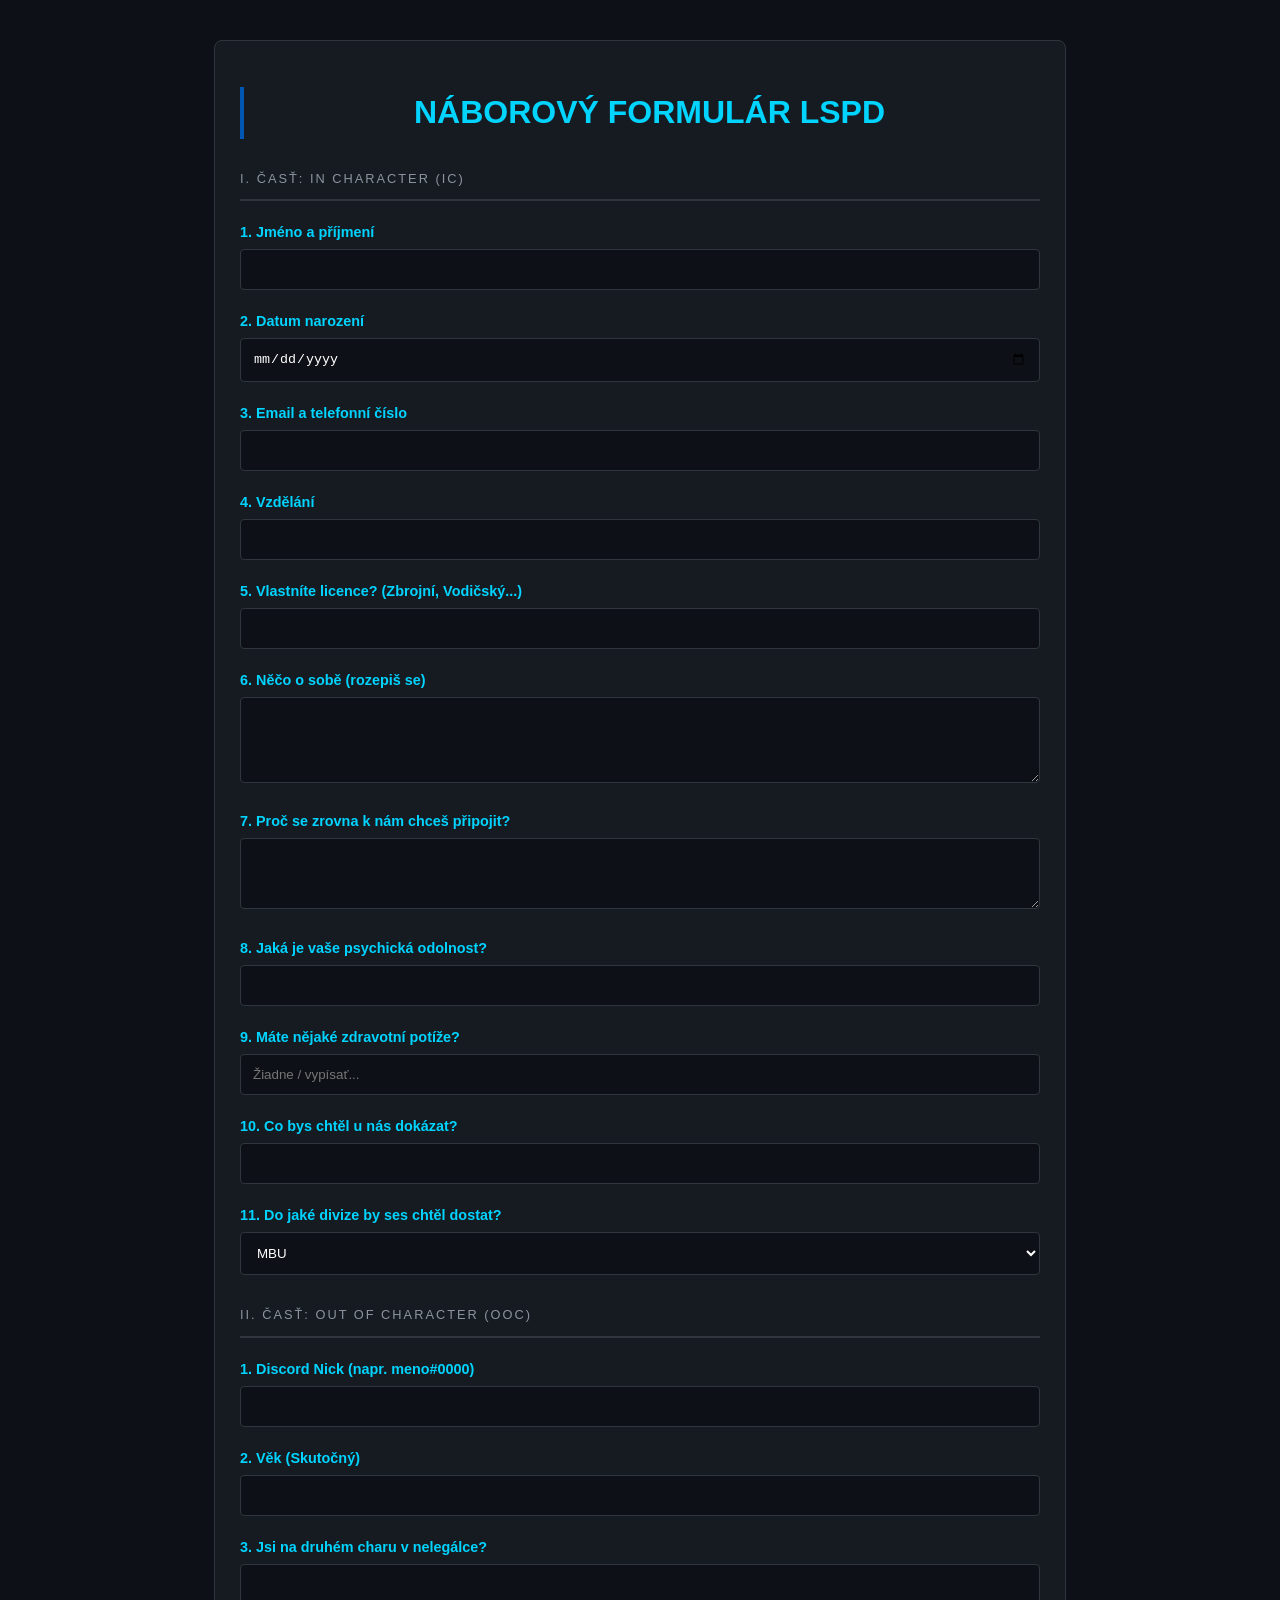
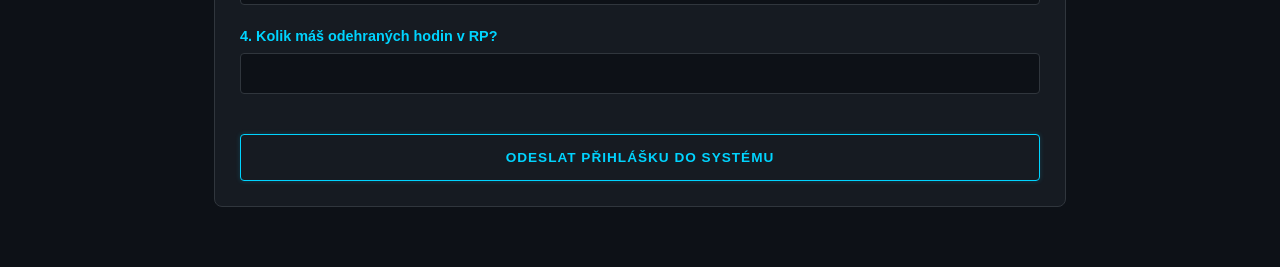
==== formular.html @ 6484c7ad "Add files via upload" ====
<!DOCTYPE html>
<html lang="sk">
<head>
    <meta charset="UTF-8">
    <meta name="viewport" content="width=device-width, initial-scale=1.0">
    <title>LSPD | Oficiálna Prihláška</title>
    <link rel="stylesheet" href="style.css">
    <style>
        .form-group { margin-bottom: 20px; text-align: left; }
        label { display: block; color: #00d4ff; margin-bottom: 5px; font-weight: bold; font-size: 0.9rem; }
        input, textarea, select { 
            width: 100%; padding: 12px; background: #0d1117; border: 1px solid #30363d; 
            color: white; border-radius: 4px; box-sizing: border-box;
        }
        .section-divider { 
            border-bottom: 2px solid #30363d; margin: 30px 0 20px 0; padding-bottom: 10px;
            color: #8b949e; text-transform: uppercase; letter-spacing: 2px; font-size: 0.8rem;
        }
    </style>
</head>
<body style="background: #0d1117; display: flex; justify-content: center; padding: 40px 20px;">

    <div class="card" style="max-width: 800px; width: 100%;">
        <h1 class="section-title" style="color: #00d4ff; text-align: center;">NÁBOROVÝ FORMULÁR LSPD</h1>
        
        <form id="lspd-form">
            <div class="section-divider">I. Časť: In Character (IC)</div>
            <div class="form-group">
                <label>1. Jméno a příjmení</label>
                <input type="text" id="ic_name" required>
            </div>
            <div class="form-group">
                <label>2. Datum narození</label>
                <input type="date" id="ic_dob" required>
            </div>
            <div class="form-group">
                <label>3. Email a telefonní číslo</label>
                <input type="text" id="ic_contact" required>
            </div>
            <div class="form-group">
                <label>4. Vzdělání</label>
                <input type="text" id="ic_edu" required>
            </div>
            <div class="form-group">
                <label>5. Vlastníte licence? (Zbrojní, Vodičský...)</label>
                <input type="text" id="ic_lic" required>
            </div>
            <div class="form-group">
                <label>6. Něčo o sobě (rozepiš se)</label>
                <textarea id="ic_about" rows="4" required></textarea>
            </div>
            <div class="form-group">
                <label>7. Proč se zrovna k nám chceš připojit?</label>
                <textarea id="ic_why" rows="3" required></textarea>
            </div>
            <div class="form-group">
                <label>8. Jaká je vaše psychická odolnost?</label>
                <input type="text" id="ic_mental" required>
            </div>
            <div class="form-group">
                <label>9. Máte nějaké zdravotní potíže?</label>
                <input type="text" id="ic_health" placeholder="Žiadne / vypísať...">
            </div>
            <div class="form-group">
                <label>10. Co bys chtěl u nás dokázat?</label>
                <input type="text" id="ic_goal" required>
            </div>
            <div class="form-group">
                <label>11. Do jaké divize by ses chtěl dostat?</label>
                <select id="ic_div">
                    <option value="MBU">MBU</option>
                    <option value="S.W.A.T.">S.W.A.T.</option>
                    <option value="HSU">HSU</option>
                    <option value="GND">GND</option>
                    <option value="Detective Bureau">Detective Bureau</option>
                    <option value="FTO">FTO</option>
                </select>
            </div>

            <div class="section-divider">II. Časť: Out of Character (OOC)</div>
            <div class="form-group">
                <label>1. Discord Nick (napr. meno#0000)</label>
                <input type="text" id="ooc_discord" required>
            </div>
            <div class="form-group">
                <label>2. Věk (Skutočný)</label>
                <input type="number" id="ooc_age" required>
            </div>
            <div class="form-group">
                <label>3. Jsi na druhém charu v nelegálce?</label>
                <input type="text" id="ooc_illegal" required>
            </div>
            <div class="form-group">
                <label>4. Kolik máš odehraných hodin v RP?</label>
                <input type="text" id="ooc_hours" required>
            </div>

            <button type="submit" class="btn-terminal" style="width: 100%; padding: 15px; margin-top: 20px;">
                ODESLAT PŘIHLÁŠKU DO SYSTÉMU
            </button>
        </form>
    </div>

<script>
    document.getElementById('lspd-form').addEventListener('submit', function(e) {
        e.preventDefault();

        // 1. SEM VLOŽ SVOJU DISCORD WEBHOOK URL
        const webhookURL = "https://discord.com/api/webhooks/1477314000567144598/x4GWHa1Dc-zcTsJYCF1iPWOfHoah2EvH9p73isyaZXIwPbAbvGZrNMxQOnkBXIQXc2yy";

        // 2. Zhromaždenie všetkých údajov z formulára
        const data = {
            meno: document.getElementById('ic_name').value,
            narodenie: document.getElementById('ic_dob').value,
            kontakt: document.getElementById('ic_contact').value,
            vzdelanie: document.getElementById('ic_edu').value,
            licencie: document.getElementById('ic_lic').value,
            o_sebe: document.getElementById('ic_about').value,
            motivacia: document.getElementById('ic_why').value,
            psychika: document.getElementById('ic_mental').value,
            zdravie: document.getElementById('ic_health').value,
            ciele: document.getElementById('ic_goal').value,
            divizia: document.getElementById('ic_div').value,
            discord: document.getElementById('ooc_discord').value,
            vek: document.getElementById('ooc_age').value,
            nelegalka: document.getElementById('ooc_illegal').value,
            hodiny: document.getElementById('ooc_hours').value
        };

        // 3. Príprava správy pre Discord (Embed)
        const payload = {
            username: "LSPD Systém | Nová Prihláška",
            avatar_url: "https://i.imgur.com/39pL9D2.png", // Môžeš zmeniť za vlastné logo
            embeds: [{
                title: "📄 NOVÁ ŽIADOSŤ O VSTUP DO LSPD",
                color: 2123412, // Tmavomodrá farba
                fields: [
                    { name: "🟦 I. ČASŤ: IN CHARACTER (IC)", value: "--------------------------------------------------", inline: false },
                    { name: "Meno a Priezvisko", value: data.meno, inline: true },
                    { name: "Dátum narodenia", value: data.narodenie, inline: true },
                    { name: "Kontakt", value: data.kontakt, inline: true },
                    { name: "Vzdelanie", value: data.vzdelanie, inline: false },
                    { name: "Licencie", value: data.licencie, inline: false },
                    { name: "Něčo o sobě", value: data.o_sebe, inline: false },
                    { name: "Prečo práve k nám?", value: data.motivacia, inline: false },
                    { name: "Psychická odolnosť", value: data.psychika, inline: true },
                    { name: "Zdravotné problémy", value: data.zdravie || "Žiadne", inline: true },
                    { name: "Ciele v zbore", value: data.ciele, inline: false },
                    { name: "Preferovaná divízia", value: `**${data.divizia}**`, inline: false },
                    
                    { name: "🟧 II. ČASŤ: OUT OF CHARACTER (OOC)", value: "--------------------------------------------------", inline: false },
                    { name: "Discord Nick", value: data.discord, inline: true },
                    { name: "Reálny Vek", value: data.vek, inline: true },
                    { name: "Odehrané hodiny", value: data.hodiny, inline: true },
                    { name: "Pôsobenie v nelegálke", value: data.nelegalka, inline: false }
                ],
                footer: { text: "Odoslané z LSPD Web Portálu • " + new Date().toLocaleString() }
            }]
        };

        // 4. Odoslanie cez Fetch API
        fetch(webhookURL, {
            method: 'POST',
            headers: { 'Content-Type': 'application/json' },
            body: JSON.stringify(payload)
        })
        .then(() => {
            alert('Vaša prihláška bola úspešne doručená vedeniu LSPD!');
            window.location.href = "nábory.html";
        })
        .catch(err => {
            console.error(err);
            alert('Chyba pri odosielaní. Skontrolujte pripojenie.');
        });
    });
</script>

<script>
    // 1. Efekt pri načítaní stránky (Fade In)
    window.addEventListener('DOMContentLoaded', () => {
        document.body.classList.add('fade-in');
    });

    // 2. Efekt pri odchode zo stránky (Fade Out)
    // Zachytí všetky kliknutia na odkazy
    document.querySelectorAll('a, button').forEach(element => {
        element.addEventListener('click', function(e) {
            // Zistíme, kam odkaz smeruje (buď cez href alebo onclick)
            let destination = this.href || (this.getAttribute('onclick') ? this.getAttribute('onclick').match(/'([^']+)'/)[1] : null);
            
            if (destination && !destination.startsWith('#')) {
                e.preventDefault(); // Zastavíme okamžitý skok
                document.body.style.opacity = '0'; // Stránka stmavne
                
                setTimeout(() => {
                    window.location.href = destination; // Presmerujeme po animácii
                }, 500); // Čas musí sedieť s transition v CSS (0.5s)
            }
        });
    });
</script>
<script>
    window.addEventListener('load', function() {
        const loader = document.getElementById('loader');
        // Pridáme mierne oneskorenie (napr. 800ms), aby si užívateľ efekt všimol
        setTimeout(() => {
            loader.classList.add('hidden');
        }, 800);
    });
</script>
</body>
<div id="loader">
    <div class="terminal-loader">
        <div class="spinner"></div>
        <p>AUTENTIFIKÁCIA SYSTÉMU...</p>
        <span class="status">PRIPÁJANIE K DATABÁZE LSPD...</span>
    </div>
</div>
</html>
---- style.css ----
:root {
    --primary-blue: #0056b3;
    --dark-bg: #0a0b10;
    --card-bg: #161b22;
    --accent-cyan: #00d4ff;
    --text-main: #e6edf3;
}

body {
    background-color: var(--dark-bg);
    color: var(--text-main);
    font-family: 'Segoe UI', sans-serif;
    margin: 0;
    line-height: 1.6;
}

/* Navigácia */
nav {
    background: rgba(13, 17, 23, 0.95);
    border-bottom: 2px solid var(--primary-blue);
    padding: 1rem;
    position: sticky;
    top: 0;
    z-index: 1000;
}

.nav-container {
    max-width: 1100px;
    margin: 0 auto;
    display: flex;
    align-items: center;
}

nav a {
    color: var(--text-main);
    text-decoration: none;
    margin-right: 20px;
    font-weight: 600;
    text-transform: uppercase;
}

nav a.active { color: var(--accent-cyan); }

.auth-box { margin-left: auto; }

/* Hero */
.hero-banner {
    background: linear-gradient(rgba(0, 45, 90, 0.8), var(--dark-bg));
    padding: 60px 20px;
    text-align: center;
}

.glow-text {
    font-size: 2.5rem;
    color: #fff;
    text-shadow: 0 0 15px var(--accent-cyan);
}

/* Karty */
.container { max-width: 1100px; margin: 20px auto; padding: 20px; }
.card { background: var(--card-bg); border: 1px solid #30363d; padding: 25px; border-radius: 8px; margin-bottom: 20px; }

.section-title {
    color: var(--accent-cyan);
    border-left: 4px solid var(--primary-blue);
    padding-left: 15px;
    text-transform: uppercase;
    margin-bottom: 20px;
}

/* Leadership List - Zoradenie pod sebou */
.leadership-list {
    display: flex;
    flex-direction: column;
    gap: 10px;
}

.leader-row {
    display: flex;
    align-items: center;
    padding: 15px;
    background: rgba(0,0,0,0.2);
    border-left: 4px solid #555;
    border-radius: 4px;
}

.chief { border-color: #ffd700; color: #ffd700; }
.asst-chief { border-color: #007bff; color: #007bff; }
.deputy-chief { border-color: #a0522d; color: #a0522d; }
.commander { border-color: #28a745; color: #28a745; }

.rank-name { font-weight: bold; width: 180px; }
.stars { margin: 0 20px; }
.officer-name { color: #fff; font-style: italic; opacity: 0.6; }

/* Divízie */
.division-grid {
    display: grid;
    grid-template-columns: repeat(auto-fill, minmax(250px, 1fr));
    gap: 15px;
    margin-bottom: 40px;
}

.division-card {
    background: #11141d;
    padding: 15px;
    border-left: 3px solid var(--primary-blue);
}

/* Nábory sekcia dole */
.career-section {
    border-top: 3px solid var(--accent-cyan);
    text-align: center;
}

.btn-main {
    background: var(--primary-blue);
    color: white;
    border: none;
    padding: 12px 25px;
    font-weight: bold;
    cursor: pointer;
    border-radius: 4px;
}

/* Auth Modal */
.auth-overlay {
    position: fixed; top: 0; left: 0; width: 100%; height: 100%;
    background: rgba(0,0,0,0.9); display: flex; align-items: center; justify-content: center; z-index: 2000;
}
.auth-card { background: var(--card-bg); padding: 30px; border-radius: 8px; width: 300px; text-align: center; }
.auth-card input { width: 100%; padding: 10px; margin: 10px 0; background: #000; border: 1px solid #333; color: #fff; }
.btn-close { background: none; border: none; color: #888; cursor: pointer; margin-top: 10px; }

.btn-terminal {
    background: transparent;
    color: var(--accent-cyan);
    border: 1px solid var(--accent-cyan);
    padding: 8px 20px;
    font-weight: bold;
    font-size: 0.85rem;
    text-transform: uppercase;
    letter-spacing: 1px;
    cursor: pointer;
    border-radius: 4px; /* Jemne zaoblené rohy */
    transition: all 0.3s ease;
    box-shadow: 0 0 5px rgba(0, 212, 255, 0.2);
}

.btn-terminal:hover {
    background: var(--accent-cyan);
    color: #000;
    box-shadow: 0 0 15px var(--accent-cyan);
    transform: translateY(-2px); /* Jemný skok hore pri prejdení myšou */
}

/* Štýl pre ODHLÁSIŤ (keďže je to nebezpečná akcia, dáme mu červenú) */
.btn-logout {
    background: transparent;
    color: #ff4444;
    border: 1px solid #ff4444;
    padding: 8px 20px;
    font-weight: bold;
    cursor: pointer;
    border-radius: 4px;
    transition: all 0.3s ease;
}

.btn-logout:hover {
    background: #ff4444;
    color: white;
    box-shadow: 0 0 10px #ff4444;
}

.division-card, .leader-row {
    transition: transform 0.3s ease, box-shadow 0.3s ease, border-color 0.3s ease;
    cursor: pointer;
    position: relative;
    overflow: hidden;
}

.division-card:hover, .leader-row:hover {
    transform: scale(1.02) translateX(5px);
    box-shadow: 0 0 20px rgba(0, 212, 255, 0.2);
    border-left-width: 8px; /* Zvýraznenie bočnej lišty */
}

/* Efekt prechádzajúceho svetla (Scanline) */
.division-card::after {
    content: "";
    position: absolute;
    top: -50%;
    left: -60%;
    width: 20%;
    height: 200%;
    background: rgba(255, 255, 255, 0.1);
    transform: rotate(30deg);
    transition: all 0.5s;
}

.division-card:hover::after {
    left: 120%;
}

.recruit-special {
    font-size: 1.1rem;
    padding: 15px 40px;
    border: 2px solid var(--accent-cyan);
    background: rgba(0, 212, 255, 0.05);
    position: relative;
    overflow: hidden;
}

/* Častice pre náborový výbuch */
.recruit-particle {
    position: fixed;
    pointer-events: none;
    background: #fff; /* Biele záblesky */
    box-shadow: 0 0 10px var(--accent-cyan);
    border-radius: 2px;
    z-index: 10000;
}

@keyframes button-shake {
    0% { transform: translate(0,0); }
    25% { transform: translate(-4px, 2px); }
    50% { transform: translate(4px, -2px); }
    75% { transform: translate(-4px, -2px); }
    100% { transform: translate(0,0); }
}

.insane-shake { animation: button-shake 0.15s infinite; }

/* Vylepšený Navbar */
nav {
    background: #0d1117; /* Čistá tmavá bez priehľadnosti pre stabilitu */
    border-bottom: 2px solid #0056b3;
    padding: 0.7rem 2rem;
}

.nav-container a {
    color: #8b949e; /* Jemná sivá pre neaktívne */
    text-decoration: none;
    font-size: 0.9rem;
    font-weight: 500;
    letter-spacing: 0.5px;
    margin-right: 30px;
    transition: all 0.2s ease;
}

.nav-container a:hover {
    color: #fff;
}

.nav-container a.active {
    color: #58a6ff;
    border-bottom: 2px solid #58a6ff;
    padding-bottom: 5px;
}

/* Aktívny odkaz s neónovým efektom */
.nav-container a.active {
    color: var(--accent-cyan);
    text-shadow: 0 0 10px var(--accent-cyan);
}

.nav-container a.active::after {
    content: '';
    position: absolute;
    bottom: 0;
    left: 15%;
    width: 70%;
    height: 2px;
    background: var(--accent-cyan);
    box-shadow: 0 0 15px var(--accent-cyan);
}

.btn-main-blue {
    background: linear-gradient(135deg, #0056b3, #003d80);
    color: #fff;
    border: none;
    padding: 12px 30px;
    border-radius: 4px;
    font-weight: bold;
    font-size: 1rem;
    cursor: pointer;
    transition: 0.3s;
    text-transform: uppercase;
    letter-spacing: 1px;
}

.btn-main-blue:hover {
    background: linear-gradient(135deg, #007bff, #0056b3);
    box-shadow: 0 0 15px rgba(0, 123, 255, 0.4);
    transform: translateY(-2px);
}

/* Vycentrovanie obsahu */
.container-center {
    max-width: 800px;
    margin: 80px auto;
    text-align: center;
}

.section-title-center {
    color: #00d4ff;
    font-size: 2rem;
    text-transform: uppercase;
    margin-bottom: 30px;
    letter-spacing: 2px;
}

.card-recruit {
    background: #161b22;
    padding: 50px;
    border-radius: 8px;
    border: 1px solid #30363d;
    box-shadow: 0 10px 30px rgba(0,0,0,0.5);
}

/* TLAČIDLO AKO NA INDEXE (Tmavomodrý LSPD štýl) */
.btn-index-style {
    background: #004a99; /* Tvoja modrá z obrázka */
    color: white;
    border: none;
    padding: 12px 30px;
    border-radius: 5px;
    font-weight: bold;
    font-size: 0.95rem;
    cursor: pointer;
    transition: background 0.3s, transform 0.2s;
    text-transform: uppercase;
    margin-top: 20px;
}

.btn-index-style:hover {
    background: #005bc4;
    transform: translateY(-2px);
}

/* Odstránenie starých nepotrebných prvkov */
.left-sidebar, .info-column {
    display: none;
}

/* MODRÉ TLAČIDLO AKO NA HLAVNEJ STRÁNKE */
.btn-main-blue {
    background: #004a99; /* Tvoja tmavomodrá */
    color: #ffffff;
    border: none;
    padding: 15px 35px;
    font-size: 1rem;
    font-weight: bold;
    text-transform: uppercase;
    border-radius: 4px;
    cursor: pointer;
    transition: all 0.3s ease;
    letter-spacing: 1px;
}

.btn-main-blue:hover {
    background: #005bc4;
    box-shadow: 0 0 15px rgba(0, 91, 196, 0.4);
    transform: translateY(-2px);
}

/* Vycentrovanie sekcie */
.container {
    max-width: 1200px;
    margin: 0 auto;
    padding: 20px;
}

.accent-text {
    color: #00d4ff;
}

#loader {
    position: fixed;
    top: 0;
    left: 0;
    width: 100%;
    height: 100%;
    background: #0d1117; /* Rovnaká tmavá ako tvoj web */
    display: flex;
    justify-content: center;
    align-items: center;
    z-index: 9999;
    transition: opacity 0.5s ease, visibility 0.5s;
    flex-direction: column;
    color: #00d4ff;
    font-family: 'Courier New', Courier, monospace;
}

.spinner {
    width: 50px;
    height: 50px;
    border: 3px solid rgba(0, 212, 255, 0.1);
    border-top: 3px solid #00d4ff;
    border-radius: 50%;
    animation: spin 1s linear infinite;
    margin-bottom: 20px;
}

.terminal-loader {
    text-align: center;
    letter-spacing: 2px;
}

.status {
    font-size: 0.7rem;
    color: #8b949e;
    display: block;
    margin-top: 10px;
}

@keyframes spin {
    0% { transform: rotate(0deg); }
    100% { transform: rotate(360deg); }
}

/* Skrytie loadera */
#loader.hidden {
    opacity: 0;
    visibility: hidden;
}
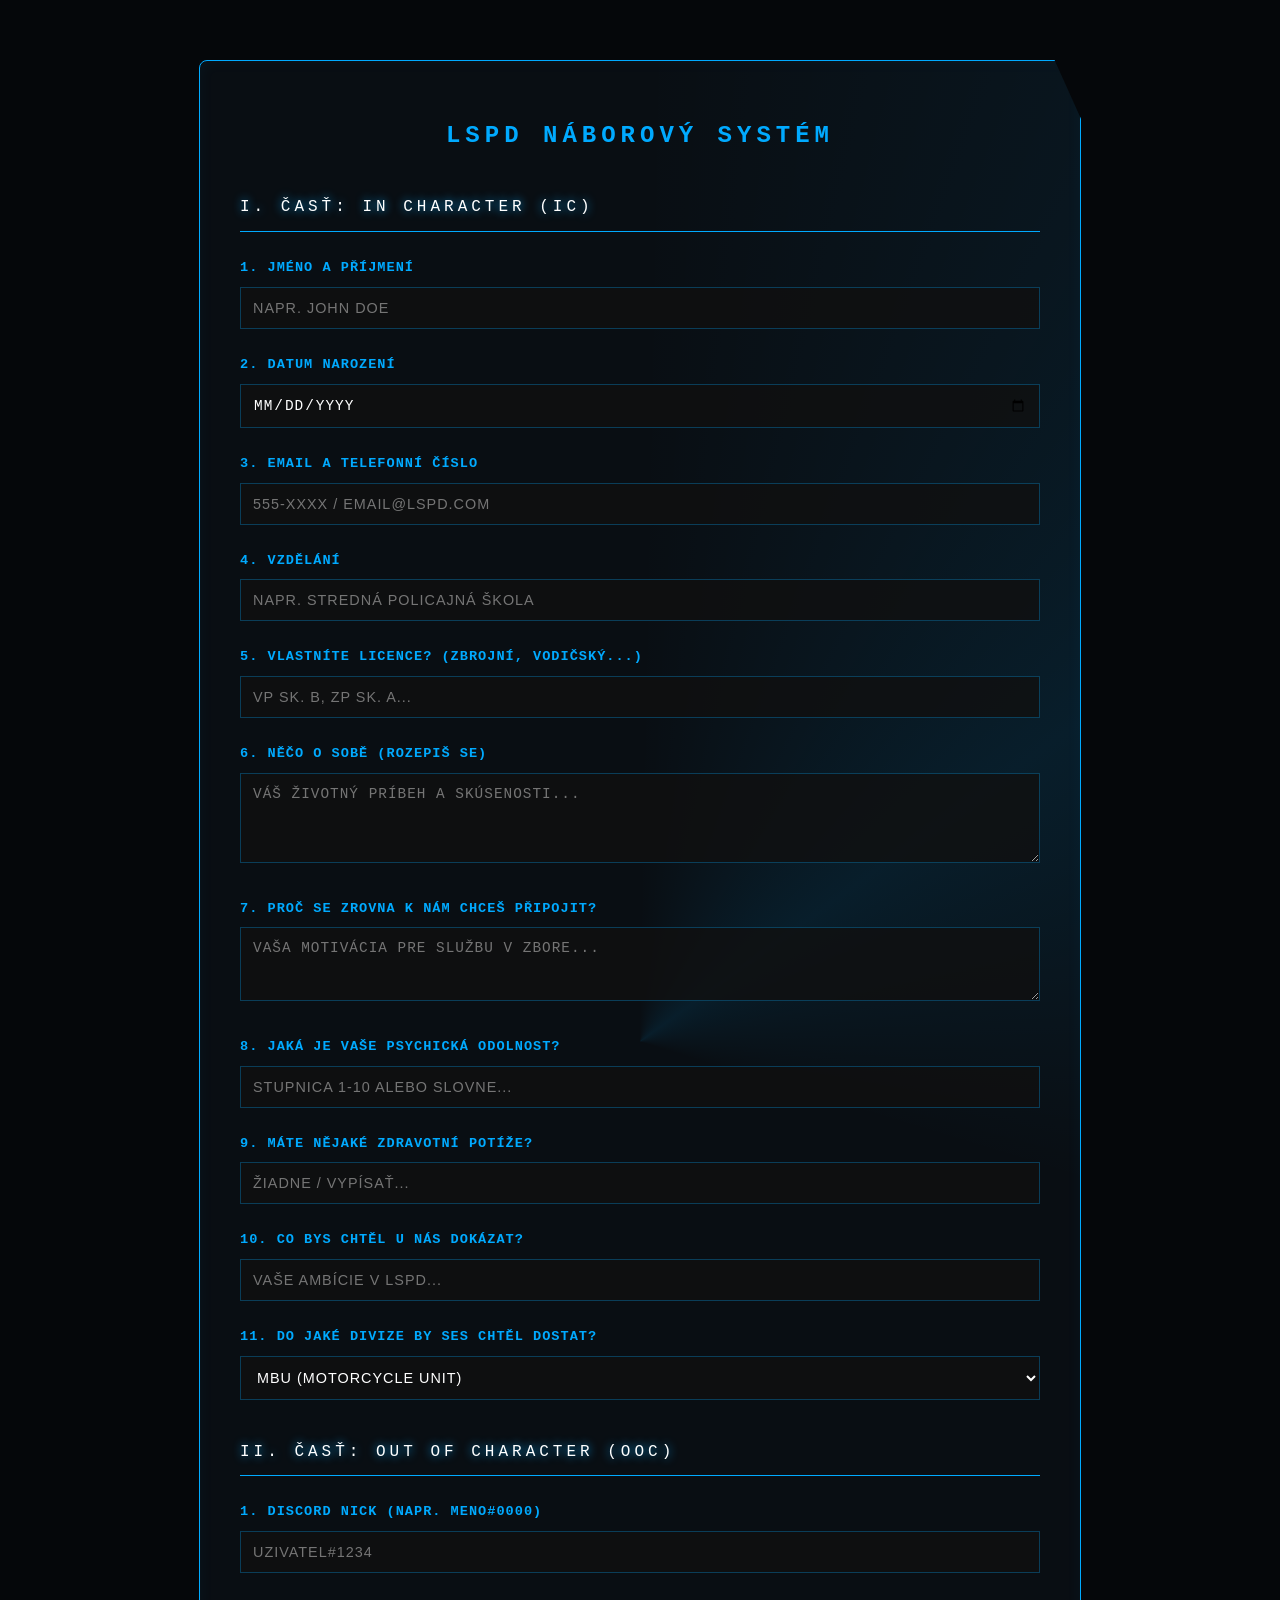
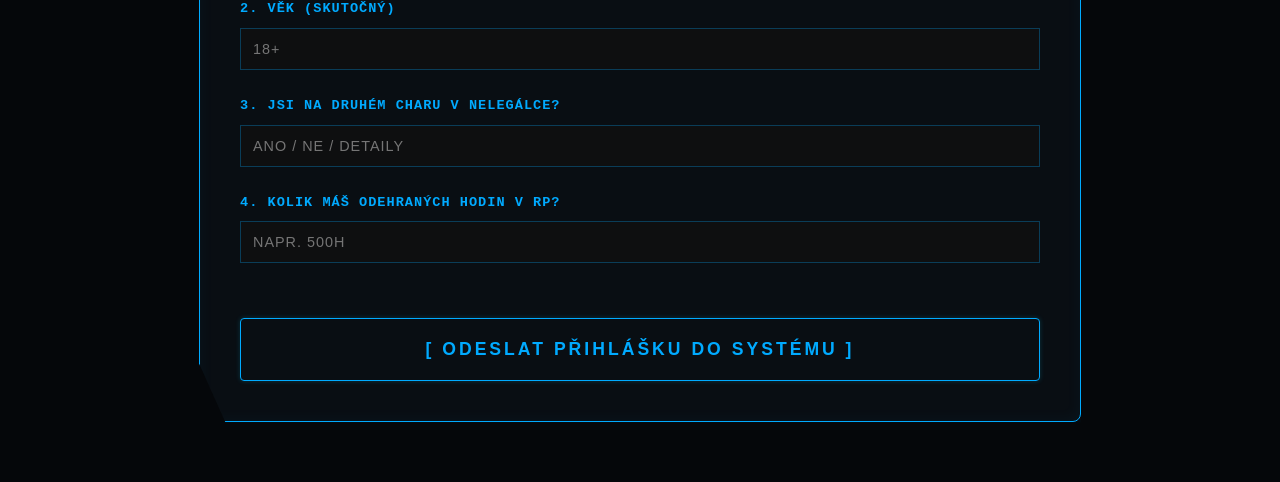
==== commit 3a1f0bc5: "Add files via upload" ====
--- a/formular.html
+++ b/formular.html
@@ -1,33 +1,193 @@
 <!DOCTYPE html>
-<html lang="sk">
-<head>
+<html lang="sk" style="background-color: #05070a;"> <head>
     <meta charset="UTF-8">
     <meta name="viewport" content="width=device-width, initial-scale=1.0">
     <title>LSPD | Oficiálna Prihláška</title>
     <link rel="stylesheet" href="style.css">
     <style>
-        .form-group { margin-bottom: 20px; text-align: left; }
-        label { display: block; color: #00d4ff; margin-bottom: 5px; font-weight: bold; font-size: 0.9rem; }
-        input, textarea, select { 
-            width: 100%; padding: 12px; background: #0d1117; border: 1px solid #30363d; 
-            color: white; border-radius: 4px; box-sizing: border-box;
-        }
-        .section-divider { 
-            border-bottom: 2px solid #30363d; margin: 30px 0 20px 0; padding-bottom: 10px;
-            color: #8b949e; text-transform: uppercase; letter-spacing: 2px; font-size: 0.8rem;
+        /* --- OPRAVA BIELEHO PREBLIKNUTIA --- */
+        html, body {
+            background: #05070a !important;
+            color: #fff;
+            margin: 0;
+            padding: 0;
+        }
+
+        /* --- NOVÉ EFEKTY PRE FORMULÁR --- */
+        body {
+            font-family: 'Courier New', Courier, monospace;
+            overflow-x: hidden;
+            background-image: 
+                linear-gradient(rgba(0, 170, 255, 0.05) 1px, transparent 1px),
+                linear-gradient(90deg, rgba(0, 170, 255, 0.05) 1px, transparent 1px);
+            background-size: 40px 40px;
+        }
+
+        body::after {
+            content: "";
+            position: fixed;
+            top: 0; left: 0; width: 100%; height: 100%;
+            background: url('https://upload.wikimedia.org/wikipedia/commons/7/76/1k_Noise_Texture.png');
+            opacity: 0.03;
+            pointer-events: none;
+            z-index: 9999;
+        }
+
+        .card {
+            background: rgba(10, 15, 20, 0.95) !important;
+            border: 1px solid #00aaff !important;
+            box-shadow: 0 0 30px rgba(0, 170, 255, 0.1), inset 0 0 15px rgba(0, 170, 255, 0.05);
+            position: relative;
+            overflow: hidden;
+            padding: 40px;
+            clip-path: polygon(0 0, 97% 0, 100% 3%, 100% 100%, 3% 100%, 0 97%);
+            margin-top: 20px;
+        }
+
+        .card::before {
+            content: "";
+            position: absolute;
+            top: -50%; left: -50%; width: 200%; height: 200%;
+            background: conic-gradient(from 0deg, transparent, rgba(0, 170, 255, 0.1), transparent 30%);
+            animation: radar-rotate 10s linear infinite;
+            pointer-events: none;
+            z-index: 0;
+        }
+
+        @keyframes radar-rotate {
+            100% { transform: rotate(360deg); }
+        }
+
+        /* --- STYLING INPUTOV PODĽA SCREENSHOTU --- */
+        input, textarea, select {
+            width: 100%;
+            padding: 12px;
+            background: rgba(15, 15, 15, 0.8) !important;
+            border: 1px solid rgba(0, 170, 255, 0.3) !important;
+            color: #fff !important;
+            transition: all 0.3s ease;
+            position: relative;
+            z-index: 1;
+            box-sizing: border-box;
+            text-transform: uppercase;
+            font-size: 0.9rem;
+            letter-spacing: 1px;
+        }
+
+        input:focus, textarea:focus, select:focus {
+            background: rgba(0, 170, 255, 0.05) !important;
+            border-color: #00aaff !important;
+            box-shadow: 0 0 15px rgba(0, 170, 255, 0.4);
+            outline: none;
+        }
+
+        select option {
+            background: #0a0f14;
+            color: #fff;
+        }
+
+        /* --- LOADER STYLING --- */
+        #loader {
+            position: fixed;
+            top: 0; left: 0; width: 100%; height: 100%;
+            background: #05070a;
+            display: flex;
+            justify-content: center;
+            align-items: center;
+            z-index: 10001;
+            transition: opacity 0.5s;
+        }
+        #loader.hidden { opacity: 0; pointer-events: none; }
+
+        .terminal-loader {
+            text-align: center;
+            color: #00aaff;
+            font-family: monospace;
+        }
+        .spinner {
+            width: 40px; height: 40px;
+            border: 3px solid rgba(0, 170, 255, 0.1);
+            border-top: 3px solid #00aaff;
+            border-radius: 50%;
+            animation: spin 1s linear infinite;
+            margin: 0 auto 20px;
+        }
+        @keyframes spin { 100% { transform: rotate(360deg); } }
+
+        .btn-terminal {
+            background: transparent !important;
+            border: 1px solid #00aaff !important;
+            color: #00aaff !important;
+            cursor: pointer;
+            font-weight: bold;
+            letter-spacing: 3px;
+            transition: all 0.2s;
+            position: relative;
+            z-index: 2;
+            text-transform: uppercase;
+        }
+        .btn-terminal:hover {
+            background: #00aaff !important;
+            color: #000 !important;
+            box-shadow: 0 0 40px #00aaff;
+            transform: skew(-2deg);
+        }
+        .form-group { margin-bottom: 25px; text-align: left; position: relative; z-index: 1; }
+        label { display: block; color: #00aaff; margin-bottom: 8px; font-weight: bold; font-size: 0.85rem; letter-spacing: 1px; text-transform: uppercase; }
+        .section-divider { border-bottom: 1px solid #00aaff; margin: 40px 0 25px 0; padding-bottom: 10px; color: #fff; text-transform: uppercase; letter-spacing: 4px; font-size: 1rem; text-shadow: 0 0 10px #00aaff; }
+        
+        #success-overlay {
+            position: fixed;
+            top: 0; left: 0; width: 100%; height: 100%;
+            background: #000;
+            z-index: 10000;
+            display: none;
+            flex-direction: column;
+            align-items: center;
+            justify-content: center;
+            color: #00aaff;
+            font-family: monospace;
+        }
+        .progress-bar-fill { height: 100%; background: #00aaff; width: 0%; transition: width 2s ease-in-out; box-shadow: 0 0 15px #00aaff; }
+        .blink { animation: blinker 1s linear infinite; }
+        @keyframes blinker { 50% { opacity: 0; } }
+        @keyframes shake {
+            0%, 100% { transform: translate(0,0); }
+            20% { transform: translate(-2px, 2px); }
+            40% { transform: translate(2px, -2px); }
         }
     </style>
 </head>
-<body style="background: #0d1117; display: flex; justify-content: center; padding: 40px 20px;">
+<body style="display: flex; justify-content: center; padding: 40px 20px;">
+
+    <div id="loader">
+        <div class="terminal-loader">
+            <div class="spinner"></div>
+            <p>AUTENTIFIKÁCIA SYSTÉMU...</p>
+            <span class="status" style="font-size: 0.7rem; opacity: 0.6;">PRIPÁJANIE K DATABÁZE LSPD...</span>
+        </div>
+    </div>
+
+    <div id="success-overlay">
+        <div class="terminal-text" style="width: 80%; max-width: 600px; border-left: 2px solid #00aaff; padding-left: 20px;">
+            <p>> INICIALIZUJEM ŠIFROVANÉ SPOJENIE...</p>
+            <p>> KOMPRIMUJEM DÁTA PRIHLÁŠKY...</p>
+            <p id="upload-status">> ODOVZDÁVAM NA SERVER LSPD [HQ-LOS-SANTOS]...</p>
+            <div style="width: 100%; height: 4px; background: rgba(0, 170, 255, 0.1); margin-top: 20px;">
+                <div class="progress-bar-fill" id="pbar"></div>
+            </div>
+            <h2 style="margin-top: 30px; letter-spacing: 5px;" class="blink">PRÍSTUP SCHVÁLENÝ / ODOSLANÉ</h2>
+        </div>
+    </div>
 
     <div class="card" style="max-width: 800px; width: 100%;">
-        <h1 class="section-title" style="color: #00d4ff; text-align: center;">NÁBOROVÝ FORMULÁR LSPD</h1>
+        <h1 style="color: #00aaff; text-align: center; letter-spacing: 5px; position: relative; z-index: 1; font-size: 1.5rem;">LSPD NÁBOROVÝ SYSTÉM</h1>
         
         <form id="lspd-form">
             <div class="section-divider">I. Časť: In Character (IC)</div>
             <div class="form-group">
                 <label>1. Jméno a příjmení</label>
-                <input type="text" id="ic_name" required>
+                <input type="text" id="ic_name" required placeholder="napr. John Doe">
             </div>
             <div class="form-group">
                 <label>2. Datum narození</label>
@@ -35,27 +195,27 @@
             </div>
             <div class="form-group">
                 <label>3. Email a telefonní číslo</label>
-                <input type="text" id="ic_contact" required>
+                <input type="text" id="ic_contact" required placeholder="555-XXXX / email@lspd.com">
             </div>
             <div class="form-group">
                 <label>4. Vzdělání</label>
-                <input type="text" id="ic_edu" required>
+                <input type="text" id="ic_edu" required placeholder="napr. Stredná policajná škola">
             </div>
             <div class="form-group">
                 <label>5. Vlastníte licence? (Zbrojní, Vodičský...)</label>
-                <input type="text" id="ic_lic" required>
+                <input type="text" id="ic_lic" required placeholder="VP sk. B, ZP sk. A...">
             </div>
             <div class="form-group">
                 <label>6. Něčo o sobě (rozepiš se)</label>
-                <textarea id="ic_about" rows="4" required></textarea>
+                <textarea id="ic_about" rows="4" required placeholder="Váš životný príbeh a skúsenosti..."></textarea>
             </div>
             <div class="form-group">
                 <label>7. Proč se zrovna k nám chceš připojit?</label>
-                <textarea id="ic_why" rows="3" required></textarea>
+                <textarea id="ic_why" rows="3" required placeholder="Vaša motivácia pre službu v zbore..."></textarea>
             </div>
             <div class="form-group">
                 <label>8. Jaká je vaše psychická odolnost?</label>
-                <input type="text" id="ic_mental" required>
+                <input type="text" id="ic_mental" required placeholder="Stupnica 1-10 alebo slovne...">
             </div>
             <div class="form-group">
                 <label>9. Máte nějaké zdravotní potíže?</label>
@@ -63,40 +223,40 @@
             </div>
             <div class="form-group">
                 <label>10. Co bys chtěl u nás dokázat?</label>
-                <input type="text" id="ic_goal" required>
+                <input type="text" id="ic_goal" required placeholder="Vaše ambície v LSPD...">
             </div>
             <div class="form-group">
                 <label>11. Do jaké divize by ses chtěl dostat?</label>
                 <select id="ic_div">
-                    <option value="MBU">MBU</option>
+                    <option value="MBU (Motorcycle Unit)">MBU (Motorcycle Unit)</option>
                     <option value="S.W.A.T.">S.W.A.T.</option>
-                    <option value="HSU">HSU</option>
-                    <option value="GND">GND</option>
+                    <option value="HSU (High Speed Unit)">HSU (High Speed Unit)</option>
+                    <option value="GND (Gang and Narcotics)">GND (Gang and Narcotics)</option>
                     <option value="Detective Bureau">Detective Bureau</option>
-                    <option value="FTO">FTO</option>
+                    <option value="FTO (Field Training Officer)">FTO (Field Training Officer)</option>
                 </select>
             </div>
 
             <div class="section-divider">II. Časť: Out of Character (OOC)</div>
             <div class="form-group">
                 <label>1. Discord Nick (napr. meno#0000)</label>
-                <input type="text" id="ooc_discord" required>
+                <input type="text" id="ooc_discord" required placeholder="uzivatel#1234">
             </div>
             <div class="form-group">
                 <label>2. Věk (Skutočný)</label>
-                <input type="number" id="ooc_age" required>
+                <input type="number" id="ooc_age" required placeholder="18+">
             </div>
             <div class="form-group">
                 <label>3. Jsi na druhém charu v nelegálce?</label>
-                <input type="text" id="ooc_illegal" required>
+                <input type="text" id="ooc_illegal" required placeholder="Ano / Ne / Detaily">
             </div>
             <div class="form-group">
                 <label>4. Kolik máš odehraných hodin v RP?</label>
-                <input type="text" id="ooc_hours" required>
-            </div>
-
-            <button type="submit" class="btn-terminal" style="width: 100%; padding: 15px; margin-top: 20px;">
-                ODESLAT PŘIHLÁŠKU DO SYSTÉMU
+                <input type="text" id="ooc_hours" required placeholder="napr. 500h">
+            </div>
+
+            <button type="submit" class="btn-terminal" style="width: 100%; padding: 20px; margin-top: 30px; font-size: 1.1rem;">
+                [ ODESLAT PŘIHLÁŠKU DO SYSTÉMU ]
             </button>
         </form>
     </div>
@@ -104,116 +264,58 @@
 <script>
     document.getElementById('lspd-form').addEventListener('submit', function(e) {
         e.preventDefault();
-
-        // 1. SEM VLOŽ SVOJU DISCORD WEBHOOK URL
+        
+        const card = document.querySelector('.card');
+        card.style.animation = "shake 0.4s";
+
         const webhookURL = "https://discord.com/api/webhooks/1477314000567144598/x4GWHa1Dc-zcTsJYCF1iPWOfHoah2EvH9p73isyaZXIwPbAbvGZrNMxQOnkBXIQXc2yy";
 
-        // 2. Zhromaždenie všetkých údajov z formulára
-        const data = {
-            meno: document.getElementById('ic_name').value,
-            narodenie: document.getElementById('ic_dob').value,
-            kontakt: document.getElementById('ic_contact').value,
-            vzdelanie: document.getElementById('ic_edu').value,
-            licencie: document.getElementById('ic_lic').value,
-            o_sebe: document.getElementById('ic_about').value,
-            motivacia: document.getElementById('ic_why').value,
-            psychika: document.getElementById('ic_mental').value,
-            zdravie: document.getElementById('ic_health').value,
-            ciele: document.getElementById('ic_goal').value,
-            divizia: document.getElementById('ic_div').value,
-            discord: document.getElementById('ooc_discord').value,
-            vek: document.getElementById('ooc_age').value,
-            nelegalka: document.getElementById('ooc_illegal').value,
-            hodiny: document.getElementById('ooc_hours').value
-        };
-
-        // 3. Príprava správy pre Discord (Embed)
         const payload = {
             username: "LSPD Systém | Nová Prihláška",
-            avatar_url: "https://i.imgur.com/39pL9D2.png", // Môžeš zmeniť za vlastné logo
             embeds: [{
                 title: "📄 NOVÁ ŽIADOSŤ O VSTUP DO LSPD",
-                color: 2123412, // Tmavomodrá farba
+                color: 43775,
                 fields: [
-                    { name: "🟦 I. ČASŤ: IN CHARACTER (IC)", value: "--------------------------------------------------", inline: false },
-                    { name: "Meno a Priezvisko", value: data.meno, inline: true },
-                    { name: "Dátum narodenia", value: data.narodenie, inline: true },
-                    { name: "Kontakt", value: data.kontakt, inline: true },
-                    { name: "Vzdelanie", value: data.vzdelanie, inline: false },
-                    { name: "Licencie", value: data.licencie, inline: false },
-                    { name: "Něčo o sobě", value: data.o_sebe, inline: false },
-                    { name: "Prečo práve k nám?", value: data.motivacia, inline: false },
-                    { name: "Psychická odolnosť", value: data.psychika, inline: true },
-                    { name: "Zdravotné problémy", value: data.zdravie || "Žiadne", inline: true },
-                    { name: "Ciele v zbore", value: data.ciele, inline: false },
-                    { name: "Preferovaná divízia", value: `**${data.divizia}**`, inline: false },
-                    
-                    { name: "🟧 II. ČASŤ: OUT OF CHARACTER (OOC)", value: "--------------------------------------------------", inline: false },
-                    { name: "Discord Nick", value: data.discord, inline: true },
-                    { name: "Reálny Vek", value: data.vek, inline: true },
-                    { name: "Odehrané hodiny", value: data.hodiny, inline: true },
-                    { name: "Pôsobenie v nelegálke", value: data.nelegalka, inline: false }
+                    { name: "🟦 I. ČASŤ: IN CHARACTER (IC)", value: "------------------------------------------", inline: false },
+                    { name: "Meno a Priezvisko", value: document.getElementById('ic_name').value, inline: true },
+                    { name: "Dátum narodenia", value: document.getElementById('ic_dob').value, inline: true },
+                    { name: "Kontakt", value: document.getElementById('ic_contact').value, inline: true },
+                    { name: "Vzdelanie", value: document.getElementById('ic_edu').value, inline: false },
+                    { name: "Licencie", value: document.getElementById('ic_lic').value, inline: false },
+                    { name: "Něčo o sobě", value: document.getElementById('ic_about').value, inline: false },
+                    { name: "Prečo práve k nám?", value: document.getElementById('ic_why').value, inline: false },
+                    { name: "Psychická odolnosť", value: document.getElementById('ic_mental').value, inline: true },
+                    { name: "Zdravotné problémy", value: document.getElementById('ic_health').value || "Nie", inline: true },
+                    { name: "Ciele v zbore", value: document.getElementById('ic_goal').value, inline: false },
+                    { name: "Preferovaná divízia", value: document.getElementById('ic_div').value, inline: false },
+                    { name: " ", value: " ", inline: false },
+                    { name: "🟧 II. ČASŤ: OUT OF CHARACTER (OOC)", value: "------------------------------------------", inline: false },
+                    { name: "Discord Nick", value: document.getElementById('ooc_discord').value, inline: true },
+                    { name: "Reálny Vek", value: document.getElementById('ooc_age').value, inline: true },
+                    { name: "Odehrané hodiny", value: document.getElementById('ooc_hours').value, inline: true },
+                    { name: "Pôsobenie v nelegálke", value: document.getElementById('ooc_illegal').value, inline: false }
                 ],
                 footer: { text: "Odoslané z LSPD Web Portálu • " + new Date().toLocaleString() }
             }]
         };
 
-        // 4. Odoslanie cez Fetch API
         fetch(webhookURL, {
             method: 'POST',
             headers: { 'Content-Type': 'application/json' },
             body: JSON.stringify(payload)
         })
         .then(() => {
-            alert('Vaša prihláška bola úspešne doručená vedeniu LSPD!');
-            window.location.href = "nábory.html";
+            const overlay = document.getElementById('success-overlay');
+            overlay.style.display = 'flex';
+            setTimeout(() => { document.getElementById('pbar').style.width = '100%'; }, 100);
+            setTimeout(() => { window.location.href = "nábory.html"; }, 3500);
         })
-        .catch(err => {
-            console.error(err);
-            alert('Chyba pri odosielaní. Skontrolujte pripojenie.');
-        });
+        .catch(() => alert('CHYBA SYSTÉMU.'));
     });
-</script>
-
-<script>
-    // 1. Efekt pri načítaní stránky (Fade In)
-    window.addEventListener('DOMContentLoaded', () => {
-        document.body.classList.add('fade-in');
-    });
-
-    // 2. Efekt pri odchode zo stránky (Fade Out)
-    // Zachytí všetky kliknutia na odkazy
-    document.querySelectorAll('a, button').forEach(element => {
-        element.addEventListener('click', function(e) {
-            // Zistíme, kam odkaz smeruje (buď cez href alebo onclick)
-            let destination = this.href || (this.getAttribute('onclick') ? this.getAttribute('onclick').match(/'([^']+)'/)[1] : null);
-            
-            if (destination && !destination.startsWith('#')) {
-                e.preventDefault(); // Zastavíme okamžitý skok
-                document.body.style.opacity = '0'; // Stránka stmavne
-                
-                setTimeout(() => {
-                    window.location.href = destination; // Presmerujeme po animácii
-                }, 500); // Čas musí sedieť s transition v CSS (0.5s)
-            }
-        });
-    });
-</script>
-<script>
-    window.addEventListener('load', function() {
-        const loader = document.getElementById('loader');
-        // Pridáme mierne oneskorenie (napr. 800ms), aby si užívateľ efekt všimol
-        setTimeout(() => {
-            loader.classList.add('hidden');
-        }, 800);
+
+    window.addEventListener('load', () => {
+        setTimeout(() => { document.getElementById('loader').classList.add('hidden'); }, 1000);
     });
 </script>
 </body>
-<div id="loader">
-    <div class="terminal-loader">
-        <div class="spinner"></div>
-        <p>AUTENTIFIKÁCIA SYSTÉMU...</p>
-        <span class="status">PRIPÁJANIE K DATABÁZE LSPD...</span>
-    </div>
-</div>
 </html>
--- a/style.css
+++ b/style.css
@@ -423,4 +423,156 @@
 #loader.hidden {
     opacity: 0;
     visibility: hidden;
+}
+
+.status-container {
+    display: flex;
+    align-items: center;
+    justify-content: center;
+    gap: 10px;
+    margin: 20px 0;
+    font-family: 'Arial', sans-serif;
+}
+
+.status-text {
+    color: white;
+    font-size: 1.2rem;
+    text-transform: uppercase;
+    letter-spacing: 1px;
+}
+
+.status-badge {
+    padding: 8px 15px;
+    border-radius: 5px;
+    font-weight: bold;
+    font-size: 1.1rem;
+    position: relative;
+    overflow: hidden;
+}
+
+.status-badge.open {
+    background-color: #2ecc71;
+    color: white;
+    box-shadow: 0 0 15px rgba(46, 204, 113, 0.6);
+    animation: pulse-green 2s infinite;
+}
+
+@keyframes pulse-green {
+    0% { box-shadow: 0 0 5px rgba(46, 204, 113, 0.4); }
+    50% { box-shadow: 0 0 20px rgba(46, 204, 113, 0.8); }
+    100% { box-shadow: 0 0 5px rgba(46, 204, 113, 0.4); }
+} 
+
+/* --- SEKCE VOLAČKY --- */
+
+.volacky-container {
+    padding: 120px 20px 60px; /* Priestor pod fixným navbarom */
+    max-width: 1200px;
+    margin: 0 auto;
+    font-family: 'Segoe UI', Tahoma, Geneva, Verdana, sans-serif;
+}
+
+.volacky-grid {
+    display: grid;
+    grid-template-columns: repeat(auto-fit, minmax(300px, 1fr));
+    gap: 25px;
+    margin-top: 40px;
+}
+
+.volacky-card {
+    background: #0f172a; /* Tmavomodré pozadie ako máš na obrázkoch */
+    border: 1px solid #1e293b;
+    border-left: 5px solid #00aaff; /* Výrazná LSPD modrá linka */
+    padding: 25px;
+    border-radius: 10px;
+    box-shadow: 0 4px 15px rgba(0, 0, 0, 0.3);
+    transition: transform 0.3s ease;
+}
+
+.volacky-card:hover {
+    transform: translateY(-5px); /* Jemný efekt pri prejdení myšou */
+}
+
+.volacky-card h3 {
+    color: #00aaff;
+    margin-bottom: 20px;
+    text-transform: uppercase;
+    font-size: 1.2rem;
+    letter-spacing: 1.5px;
+    border-bottom: 1px solid #334155;
+    padding-bottom: 10px;
+}
+
+.volacky-list {
+    list-style: none;
+    padding: 0;
+    margin: 0;
+}
+
+.volacky-list li {
+    padding: 10px 0;
+    color: #e2e8f0;
+    border-bottom: 1px solid #1e293b;
+    font-size: 0.95rem;
+    display: flex;
+    justify-content: space-between;
+}
+
+.volacky-list li:last-child {
+    border-bottom: none;
+}
+
+/* --- ADMIN / EDITOVACÍ REŽIM --- */
+
+.admin-btn {
+    background: transparent;
+    border: 2px solid #00aaff;
+    color: #00aaff;
+    padding: 8px 18px;
+    cursor: pointer;
+    border-radius: 5px;
+    font-weight: bold;
+    text-transform: uppercase;
+    transition: all 0.3s;
+}
+
+.admin-btn:hover {
+    background: #00aaff;
+    color: white;
+    box-shadow: 0 0 10px rgba(0, 170, 255, 0.5);
+}
+
+.edit-mode {
+    background: #1e293b !important;
+    border: 2px dashed #00aaff !important;
+    padding: 10px;
+    border-radius: 5px;
+    cursor: text;
+}
+
+/* --- PATROL INFO BOX (ADAM / JUNIOR) --- */
+
+.patrol-info-box {
+    margin-top: 60px;
+    background: linear-gradient(90deg, rgba(0, 170, 255, 0.1), rgba(0, 0, 0, 0));
+    border: 1px solid #00aaff;
+    padding: 25px;
+    border-radius: 12px;
+    text-align: center;
+}
+
+.patrol-info-box h4 {
+    color: #00aaff;
+    margin-bottom: 15px;
+    font-size: 1.3rem;
+}
+
+.patrol-info-box p {
+    color: #cbd5e1;
+    line-height: 1.6;
+    font-size: 1.1rem;
+}
+
+.patrol-info-box strong {
+    color: #00e5ff; /* Svetlejšia modrá pre zvýraznenie ADAM/JUNIOR */
 }
